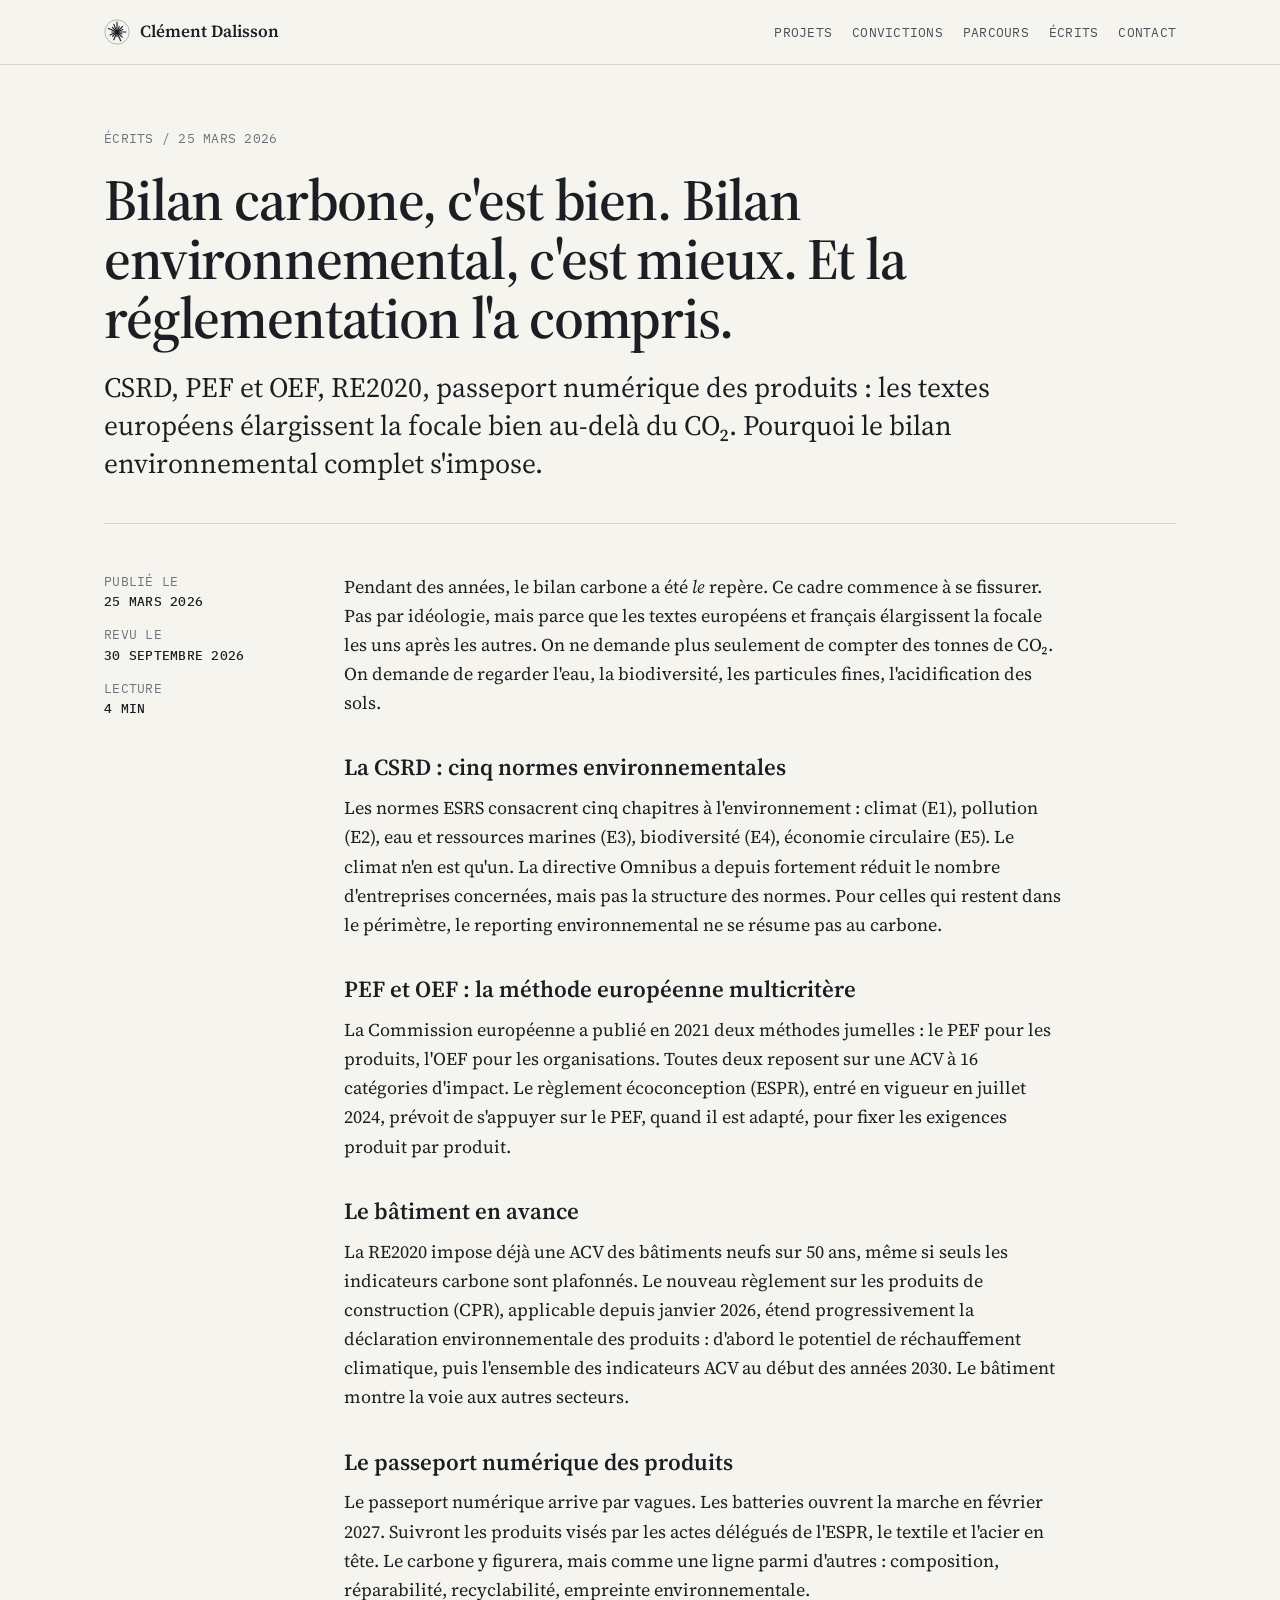
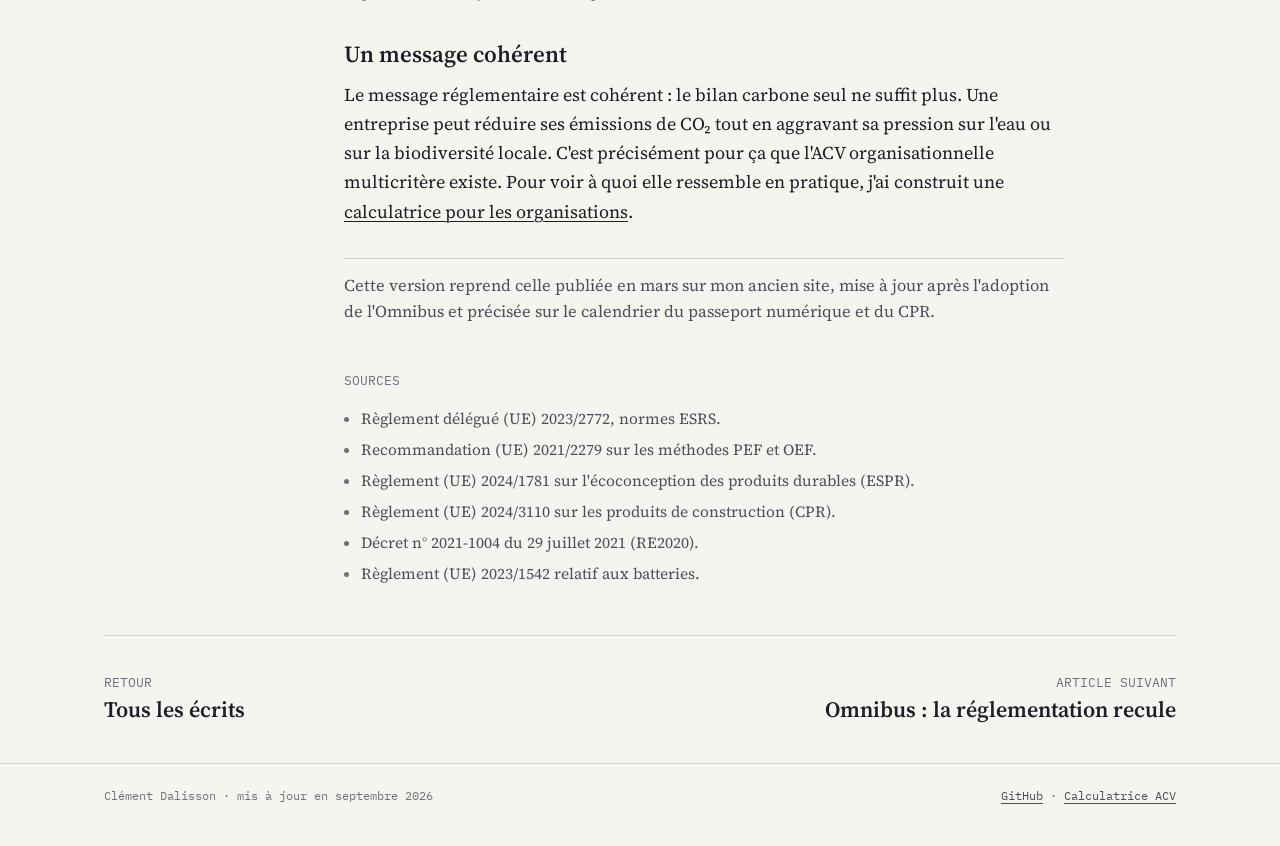
==== ecrits/bilan-carbone-bilan-environnemental.html @ efe286b5 "Liens de navigation, parcours à jour, rubrique Écrits Nouvel article sur le partage des limites plan" ====
<!doctype html>
<html lang="fr">
<head>
<meta charset="utf-8">
<meta name="viewport" content="width=device-width, initial-scale=1">
<title>Bilan carbone, c'est bien. Bilan environnemental, c'est mieux. · Clément Dalisson</title>
<meta name="description" content="CSRD, PEF et OEF, RE2020, passeport numérique des produits : les textes européens élargissent la focale bien au-delà du CO₂.">
<meta name="author" content="Clément Dalisson">
<link rel="canonical" href="https://clementdalisson.github.io/ecrits/bilan-carbone-bilan-environnemental.html">
<meta property="og:type" content="website">
<meta property="og:title" content="Bilan carbone, c'est bien. Bilan environnemental, c'est mieux. · Clément Dalisson">
<meta property="og:description" content="CSRD, PEF et OEF, RE2020, passeport numérique des produits : les textes européens élargissent la focale bien au-delà du CO₂.">
<meta property="og:url" content="https://clementdalisson.github.io/ecrits/bilan-carbone-bilan-environnemental.html">
<meta property="og:locale" content="fr_FR">
<link rel="icon" href="../assets/favicon.svg" type="image/svg+xml">
<link rel="preconnect" href="https://fonts.googleapis.com">
<link rel="preconnect" href="https://fonts.gstatic.com" crossorigin>
<link rel="stylesheet" href="https://fonts.googleapis.com/css2?family=IBM+Plex+Mono:wght@400;500&family=Source+Serif+4:ital,opsz,wght@0,8..60,400;0,8..60,600;1,8..60,400&display=swap">
<link rel="stylesheet" href="../assets/style.css">
</head>
<body>
<header class="top">
  <div class="wrap">
    <a class="brand" href="../index.html"><svg viewBox="0 0 32 32" xmlns="http://www.w3.org/2000/svg" aria-hidden="true"><circle cx="16.0" cy="16.0" r="15.0" fill="none" stroke="#1B1E23" stroke-width="1" opacity="0.35"/><line x1="16.0" y1="16.0" x2="16.0" y2="3.7" stroke="#1B1E23" stroke-width="1.4" stroke-linecap="round"/><line x1="16.0" y1="16.0" x2="18.7" y2="9.4" stroke="#1B1E23" stroke-width="1.4" stroke-linecap="round"/><line x1="16.0" y1="16.0" x2="22.9" y2="9.1" stroke="#1B1E23" stroke-width="1.4" stroke-linecap="round"/><line x1="16.0" y1="16.0" x2="23.2" y2="13.0" stroke="#1B1E23" stroke-width="1.4" stroke-linecap="round"/><line x1="16.0" y1="16.0" x2="27.0" y2="16.0" stroke="#1B1E23" stroke-width="1.4" stroke-linecap="round"/><line x1="16.0" y1="16.0" x2="22.0" y2="18.5" stroke="#1B1E23" stroke-width="1.4" stroke-linecap="round"/><line x1="16.0" y1="16.0" x2="22.4" y2="22.4" stroke="#1B1E23" stroke-width="1.4" stroke-linecap="round"/><line x1="16.0" y1="16.0" x2="20.5" y2="26.8" stroke="#1B1E23" stroke-width="1.4" stroke-linecap="round"/><line x1="16.0" y1="16.0" x2="16.0" y2="21.9" stroke="#1B1E23" stroke-width="1.4" stroke-linecap="round"/><line x1="16.0" y1="16.0" x2="12.0" y2="25.6" stroke="#1B1E23" stroke-width="1.4" stroke-linecap="round"/><line x1="16.0" y1="16.0" x2="10.5" y2="21.5" stroke="#1B1E23" stroke-width="1.4" stroke-linecap="round"/><line x1="16.0" y1="16.0" x2="7.4" y2="19.6" stroke="#1B1E23" stroke-width="1.4" stroke-linecap="round"/><line x1="16.0" y1="16.0" x2="9.5" y2="16.0" stroke="#1B1E23" stroke-width="1.4" stroke-linecap="round"/><line x1="16.0" y1="16.0" x2="5.4" y2="11.6" stroke="#1B1E23" stroke-width="1.4" stroke-linecap="round"/><line x1="16.0" y1="16.0" x2="10.3" y2="10.3" stroke="#1B1E23" stroke-width="1.4" stroke-linecap="round"/><line x1="16.0" y1="16.0" x2="12.1" y2="6.6" stroke="#1B1E23" stroke-width="1.4" stroke-linecap="round"/></svg><span>Clément Dalisson</span></a>
    <nav class="nav" aria-label="Navigation principale">
      <a href="../index.html#projets">Projets</a>
      <a href="../index.html#convictions">Convictions</a>
      <a href="../index.html#parcours">Parcours</a>
      <a href="../index.html#ecrits">Écrits</a>
      <a href="../index.html#contact">Contact</a>
    </nav>
  </div>
</header>

<main>
  <article>
    <header class="p-head">
      <div class="wrap">
        <p class="crumbs mono"><a href="../index.html#ecrits">Écrits</a> / 25 mars 2026</p>
        <h1>Bilan carbone, c'est bien. Bilan environnemental, c'est mieux. Et la réglementation l'a compris.</h1>
        <p class="lede">CSRD, PEF et OEF, RE2020, passeport numérique des produits&nbsp;: les textes européens élargissent la focale bien au-delà du CO₂. Pourquoi le bilan environnemental complet s'impose.</p>
      </div>
    </header>

    <div class="wrap">
      <div class="row">
        <div class="label meta-col">Publié le<b>25 mars 2026</b>Revu le<b>30 septembre 2026</b>Lecture<b>4 min</b></div>
        <div class="prose article-body">
          <p>Pendant des années, le bilan carbone a été <em>le</em> repère. Ce cadre commence à se fissurer. Pas par idéologie, mais parce que les textes européens et français élargissent la focale les uns après les autres. On ne demande plus seulement de compter des tonnes de CO₂. On demande de regarder l'eau, la biodiversité, les particules fines, l'acidification des sols.</p>

          <h3>La CSRD&nbsp;: cinq normes environnementales</h3>
          <p>Les normes ESRS consacrent cinq chapitres à l'environnement&nbsp;: climat (E1), pollution (E2), eau et ressources marines (E3), biodiversité (E4), économie circulaire (E5). Le climat n'en est qu'un. La directive Omnibus a depuis fortement réduit le nombre d'entreprises concernées, mais pas la structure des normes. Pour celles qui restent dans le périmètre, le reporting environnemental ne se résume pas au carbone.</p>

          <h3>PEF et OEF&nbsp;: la méthode européenne multicritère</h3>
          <p>La Commission européenne a publié en 2021 deux méthodes jumelles&nbsp;: le PEF pour les produits, l'OEF pour les organisations. Toutes deux reposent sur une ACV à 16 catégories d'impact. Le règlement écoconception (ESPR), entré en vigueur en juillet 2024, prévoit de s'appuyer sur le PEF, quand il est adapté, pour fixer les exigences produit par produit.</p>

          <h3>Le bâtiment en avance</h3>
          <p>La RE2020 impose déjà une ACV des bâtiments neufs sur 50 ans, même si seuls les indicateurs carbone sont plafonnés. Le nouveau règlement sur les produits de construction (CPR), applicable depuis janvier 2026, étend progressivement la déclaration environnementale des produits&nbsp;: d'abord le potentiel de réchauffement climatique, puis l'ensemble des indicateurs ACV au début des années 2030. Le bâtiment montre la voie aux autres secteurs.</p>

          <h3>Le passeport numérique des produits</h3>
          <p>Le passeport numérique arrive par vagues. Les batteries ouvrent la marche en février 2027. Suivront les produits visés par les actes délégués de l'ESPR, le textile et l'acier en tête. Le carbone y figurera, mais comme une ligne parmi d'autres&nbsp;: composition, réparabilité, recyclabilité, empreinte environnementale.</p>

          <h3>Un message cohérent</h3>
          <p>Le message réglementaire est cohérent&nbsp;: le bilan carbone seul ne suffit plus. Une entreprise peut réduire ses émissions de CO₂ tout en aggravant sa pression sur l'eau ou sur la biodiversité locale. C'est précisément pour ça que l'ACV organisationnelle multicritère existe. Pour voir à quoi elle ressemble en pratique, j'ai construit une <a href="../projets/calculatrice-organisation.html">calculatrice pour les organisations</a>.</p>

          <p class="aside" style="margin-top:32px">Cette version reprend celle publiée en mars sur mon ancien site, mise à jour après l'adoption de l'Omnibus et précisée sur le calendrier du passeport numérique et du CPR.</p>

          <p class="sub-h" style="margin-top:44px">Sources</p>
          <ul class="sources">
            <li>Règlement délégué (UE) 2023/2772, normes ESRS.</li>
            <li>Recommandation (UE) 2021/2279 sur les méthodes PEF et OEF.</li>
            <li>Règlement (UE) 2024/1781 sur l'écoconception des produits durables (ESPR).</li>
            <li>Règlement (UE) 2024/3110 sur les produits de construction (CPR).</li>
            <li>Décret n° 2021-1004 du 29 juillet 2021 (RE2020).</li>
            <li>Règlement (UE) 2023/1542 relatif aux batteries.</li>
          </ul>
        </div>
      </div>

      <nav class="next" aria-label="Écrits">
        <a href="../index.html#ecrits"><span>Retour</span><strong>Tous les écrits</strong></a>
        <a href="omnibus-empreinte-environnementale.html" style="text-align:right"><span>Article suivant</span><strong>Omnibus&nbsp;: la réglementation recule</strong></a>
      </nav>
    </div>
  </article>
</main>

<footer class="foot">
  <div class="wrap">
    <span>Clément Dalisson · mis à jour en septembre 2026</span>
    <span><a href="https://github.com/ClementDalisson">GitHub</a> · <a href="https://clementdalisson.github.io/calculatrice-acv/">Calculatrice ACV</a></span>
  </div>
</footer>
</body>
</html>
---- assets/style.css ----
/* clementdalisson.github.io
   Mise en page éditoriale. Les fragments d'interface reprennent
   la palette de la calculatrice (calculatrice-acv). */

:root {
  --paper: #F6F4EF;
  --paper-2: #EFECE4;
  --card: #FFFFFF;
  --ink: #1B1E23;
  --ink-2: #4B5058;
  --ink-3: #6E737B;
  --rule: #D8D3C8;
  --navy: #1A2F4B;
  --navy-2: #2C5282;

  /* catégories de dommage, reprises de la calculatrice */
  --climat: #C53030;
  --eco: #276749;
  --sante: #975A16;
  --ressources: #44337A;

  --serif: "Source Serif 4", Georgia, "Times New Roman", serif;
  --mono: "IBM Plex Mono", ui-monospace, Menlo, Consolas, monospace;
  --ui: "Segoe UI", system-ui, -apple-system, sans-serif;

  --wrap: 1120px;
  --gutter: 24px;
  color-scheme: light;
}

* { box-sizing: border-box; margin: 0; padding: 0; }

html { -webkit-text-size-adjust: 100%; }

body {
  background: var(--paper);
  color: var(--ink);
  font-family: var(--serif);
  font-size: 18px;
  line-height: 1.62;
  font-optical-sizing: auto;
  -webkit-font-smoothing: antialiased;
  overflow-x: hidden;
}

a { color: inherit; text-decoration-thickness: 1px; text-underline-offset: 3px; }
a:hover { color: var(--navy-2); }
:focus-visible { outline: 2px solid var(--navy-2); outline-offset: 3px; border-radius: 2px; }

.wrap { max-width: var(--wrap); margin: 0 auto; padding: 0 var(--gutter); }

.mono, .kicker, .label, figcaption, .meta dt, .nav a, .tag, .year {
  font-family: var(--mono);
  font-size: 12.5px;
  letter-spacing: 0.02em;
  line-height: 1.5;
}

/* ---------- En-tête ---------- */
.top {
  border-bottom: 1px solid var(--rule);
}
.top .wrap {
  display: flex; align-items: center; justify-content: space-between;
  gap: 16px; min-height: 64px; flex-wrap: wrap; padding-top: 10px; padding-bottom: 10px;
}
.brand {
  display: inline-flex; align-items: center; gap: 10px;
  text-decoration: none; font-weight: 600; font-size: 17px;
}
.brand svg { width: 26px; height: 26px; flex: none; }
.nav { display: flex; gap: 20px; flex-wrap: wrap; }
.nav a { text-decoration: none; color: var(--ink-2); text-transform: uppercase; }
.nav a:hover, .nav a[aria-current="page"] { color: var(--ink); text-decoration: underline; }

/* ---------- Ouverture ---------- */
.hero { padding: 72px 0 56px; }
.hero-grid {
  display: grid; grid-template-columns: minmax(0, 1fr) 300px; gap: 64px; align-items: end;
}
.kicker { color: var(--ink-3); text-transform: uppercase; margin-bottom: 18px; }
h1 {
  font-weight: 600; font-size: clamp(40px, 6vw, 68px);
  line-height: 1.02; letter-spacing: -0.02em;
}
.lede {
  font-size: clamp(22px, 2.4vw, 28px); line-height: 1.35;
  margin-top: 22px; max-width: 30em; font-weight: 400;
}
.hero p.after { margin-top: 20px; max-width: 36em; color: var(--ink-2); }

.card-facts {
  border-top: 2px solid var(--ink);
  padding-top: 14px;
}
.card-facts dl { display: grid; grid-template-columns: 96px 1fr; row-gap: 8px; column-gap: 12px; }
.card-facts dt { font-family: var(--mono); font-size: 12px; color: var(--ink-3); text-transform: uppercase; padding-top: 3px; }
.card-facts dd { font-size: 16px; line-height: 1.4; }

/* ---------- Rangées à marge ---------- */
.row {
  display: grid; grid-template-columns: 200px minmax(0, 1fr); gap: 40px;
  border-top: 1px solid var(--rule); padding: 48px 0;
}
.row > .label { color: var(--ink-3); text-transform: uppercase; }
.row > .label b { display: block; color: var(--ink); font-weight: 500; }
.prose { max-width: 40em; }
.prose p + p, .prose p + ul, .prose ul + p { margin-top: 1em; }
.prose h3 {
  font-size: 22px; font-weight: 600; line-height: 1.3; margin: 0 0 10px;
}
.prose h3:not(:first-child) { margin-top: 36px; }
.prose ul { padding-left: 1.1em; }
.prose li + li { margin-top: 0.45em; }
.prose li::marker { color: var(--ink-3); }
.prose .aside { color: var(--ink-2); font-size: 16.5px; }

/* Convictions */
.thesis + .thesis { margin-top: 44px; }
.thesis h3 { font-size: 26px; font-weight: 600; margin-bottom: 12px; }
.thesis .n { font-family: var(--mono); font-size: 13px; color: var(--ink-3); display: block; margin-bottom: 6px; }

/* Missions / postes */
.entries { list-style: none; padding: 0 !important; }
.entries > li { display: grid; grid-template-columns: 170px minmax(0, 1fr); gap: 18px; padding: 14px 0; border-top: 1px dashed var(--rule); margin: 0 !important; }
.entries > li:first-child { border-top: 0; padding-top: 0; }
.entries .who { font-weight: 600; line-height: 1.35; }
.entries .who small { display: block; font-family: var(--mono); font-weight: 400; font-size: 12px; color: var(--ink-3); margin-top: 3px; }

/* ---------- Projets (index) ---------- */
.projects { list-style: none; }
.project {
  display: grid; grid-template-columns: 48px minmax(0, 1fr) 260px; gap: 28px;
  align-items: start; padding: 26px 0; border-top: 1px solid var(--rule);
  text-decoration: none; color: inherit;
}
.projects li:first-child .project { border-top: 0; padding-top: 0; }
.project .num { font-family: var(--mono); font-size: 13px; color: var(--ink-3); padding-top: 6px; }
.project h3 { font-size: 24px; font-weight: 600; line-height: 1.25; }
.project p { color: var(--ink-2); margin-top: 8px; font-size: 17px; }
.project .go { font-family: var(--mono); font-size: 12.5px; margin-top: 12px; display: inline-block; text-decoration: underline; text-underline-offset: 3px; }
.project:hover h3 { color: var(--navy-2); }
.project .thumb { background: var(--card); border: 1px solid var(--rule); padding: 12px; }
.project .thumb svg { display: block; width: 100%; height: auto; }
.tag {
  display: inline-block; font-size: 11.5px; text-transform: uppercase;
  border: 1px solid currentColor; border-radius: 3px; padding: 1px 6px; margin-left: 8px;
  vertical-align: 3px; color: var(--eco);
}
.tag.wip { color: var(--sante); }

/* ---------- Parcours ---------- */
.timeline { list-style: none; }
.timeline li { display: grid; grid-template-columns: 110px minmax(0, 1fr); gap: 18px; padding: 12px 0; border-top: 1px dashed var(--rule); }
.timeline li:first-child { border-top: 0; padding-top: 0; }
.timeline .year { color: var(--ink-3); padding-top: 4px; }
.timeline strong { font-weight: 600; }
.timeline span.d { display: block; color: var(--ink-2); font-size: 16.5px; }
.sub-h { font-family: var(--mono); font-size: 12.5px; text-transform: uppercase; color: var(--ink-3); margin: 36px 0 12px; }
.sub-h:first-child { margin-top: 0; }

/* Écrits */
.writings { list-style: none; }
.writings li { padding: 10px 0; border-top: 1px dashed var(--rule); }
.writings li:first-child { border-top: 0; padding-top: 0; }
.writings .year { display: block; color: var(--ink-3); }

/* Contact */
.contact-line { font-size: clamp(22px, 2.6vw, 30px); line-height: 1.3; }
.contact-links { margin-top: 14px; display: flex; gap: 22px; flex-wrap: wrap; font-family: var(--mono); font-size: 13.5px; }

/* ---------- Pages projet ---------- */
.p-head { padding: 64px 0 40px; }
.crumbs { margin-bottom: 22px; color: var(--ink-3); text-transform: uppercase; }
.crumbs a { text-decoration: none; }
.crumbs a:hover { text-decoration: underline; }
.p-head h1 { font-size: clamp(36px, 5.2vw, 58px); max-width: 16em; }
.p-head .lede { max-width: 32em; }

.meta {
  display: grid; grid-template-columns: repeat(4, minmax(0, 1fr)); gap: 20px;
  margin-top: 40px; padding-top: 16px; border-top: 2px solid var(--ink);
}
.meta dt { color: var(--ink-3); text-transform: uppercase; margin-bottom: 4px; }
.meta dd { font-size: 16px; line-height: 1.4; }

.figure-wide { padding: 8px 0 48px; }

.next {
  border-top: 1px solid var(--rule); padding: 36px 0 12px;
  display: flex; justify-content: space-between; gap: 20px; flex-wrap: wrap;
}
.next a { text-decoration: none; }
.next a span { display: block; font-family: var(--mono); font-size: 12.5px; color: var(--ink-3); text-transform: uppercase; }
.next a strong { font-size: 22px; font-weight: 600; }
.next a:hover strong { text-decoration: underline; }

.sources { font-size: 15.5px; color: var(--ink-2); }
.sources li + li { margin-top: 6px; }

/* ---------- Figures ---------- */
figure { margin: 0; }
figure.fig { background: var(--card); border: 1px solid var(--rule); padding: 20px; }
figure.fig + figure.fig { margin-top: 20px; }
figure.fig svg { display: block; width: 100%; height: auto; }
figcaption { color: var(--ink-3); margin-top: 14px; }
figcaption b { color: var(--ink); font-weight: 500; }
.fig-pair { display: grid; grid-template-columns: minmax(0, 1fr) minmax(0, 1fr); gap: 20px; margin-top: 28px; }
.fig-pair figure.fig + figure.fig { margin-top: 0; }

/* Valeur retirée */
.x {
  display: inline-block; width: var(--w, 3.2ch); height: 0.78em;
  background: var(--ink); border-radius: 1.5px; vertical-align: -0.04em;
  opacity: 0.88;
}

/* ---------- Fragment d'interface (style calculatrice) ---------- */
.ui {
  font-family: var(--ui); font-size: 14px; line-height: 1.45; color: #1A202C;
  border: 1px solid #E2E8F0; border-radius: 10px; overflow: hidden; background: #fff;
  box-shadow: 0 1px 0 rgba(0,0,0,0.03);
}
.ui-bar { background: var(--navy); color: #fff; padding: 9px 14px; display: flex; align-items: center; gap: 12px; font-size: 13px; }
.ui-bar i { width: 8px; height: 8px; border-radius: 50%; background: rgba(255,255,255,0.35); display: inline-block; }
.ui-bar .t { margin-left: 6px; opacity: 0.9; }
.ui-body { padding: 18px; }
.ui h4 { font-size: 17px; font-weight: 600; }
.ui .muted { color: #5A6478; font-size: 12.5px; }
.ui .score { display: flex; align-items: baseline; gap: 10px; margin: 12px 0 16px; }
.ui .score .x { height: 26px; --w: 84px; vertical-align: middle; }
.ui .score .u { font-size: 14px; color: #5A6478; }

.ui-cats { display: grid; gap: 9px; }
.ui-cat { display: grid; grid-template-columns: 130px minmax(0, 1fr) 44px; gap: 10px; align-items: center; font-size: 13px; }
.ui-cat .track { height: 10px; background: #EDF2F7; border-radius: 5px; overflow: hidden; }
.ui-cat .fill { height: 100%; border-radius: 5px; }
.ui-cat .x { --w: 34px; height: 10px; }
.c-climat { background: var(--climat); }
.c-eco { background: var(--eco); }
.c-sante { background: var(--sante); }
.c-res { background: var(--ressources); }

.ui-tabs { display: flex; gap: 6px; flex-wrap: wrap; margin-bottom: 14px; }
.ui-tabs span { font-size: 12px; padding: 3px 10px; border-radius: 999px; background: #EDF2F7; color: #4A5568; }
.ui-tabs span.on { background: var(--navy); color: #fff; }

.ui table { width: 100%; border-collapse: collapse; font-size: 13px; }
.ui th { text-align: left; font-weight: 600; color: #5A6478; font-size: 11.5px; text-transform: uppercase; letter-spacing: 0.03em; padding: 0 8px 8px 0; border-bottom: 1px solid #E2E8F0; }
.ui td { padding: 9px 8px 9px 0; border-bottom: 1px solid #EDF2F7; vertical-align: middle; }
.ui td .x { height: 11px; }
.scope { display: inline-block; font-size: 11px; padding: 1px 7px; border-radius: 4px; background: #EBF8FF; color: #2B6CB0; white-space: nowrap; }
.scope.s1 { background: #FFF5F5; color: #9B2C2C; }
.scope.s2 { background: #FAF5FF; color: #44337A; }

.stack { display: flex; height: 22px; border-radius: 4px; overflow: hidden; }
.legend { display: flex; flex-wrap: wrap; gap: 14px; margin-top: 10px; font-size: 12.5px; color: #4A5568; }
.legend i { display: inline-block; width: 10px; height: 10px; border-radius: 2px; margin-right: 6px; vertical-align: -1px; }

.kpis { display: grid; grid-template-columns: repeat(3, minmax(0, 1fr)); gap: 10px; margin-bottom: 16px; }
.kpi { border: 1px solid #E2E8F0; border-radius: 8px; padding: 10px 12px; }
.kpi .muted { display: block; }
.kpi .x { height: 18px; --w: 58px; margin-top: 6px; }

/* ---------- Pied ---------- */
.foot { border-top: 1px solid var(--rule); margin-top: 24px; }
.foot .wrap { display: flex; justify-content: space-between; gap: 16px; flex-wrap: wrap; padding-top: 22px; padding-bottom: 40px; color: var(--ink-3); font-family: var(--mono); font-size: 12px; }
.foot a { color: var(--ink-2); }

/* ---------- Responsive ---------- */
@media (max-width: 900px) {
  .hero-grid { grid-template-columns: 1fr; gap: 40px; }
  .card-facts { max-width: 480px; }
  .row { grid-template-columns: 1fr; gap: 18px; padding: 40px 0; }
  .project { grid-template-columns: 36px minmax(0, 1fr); }
  .project .thumb { grid-column: 2; max-width: 360px; }
  .meta { grid-template-columns: repeat(2, minmax(0, 1fr)); }
  .fig-pair { grid-template-columns: 1fr; }
}
@media (max-width: 560px) {
  :root { --gutter: 16px; }
  body { font-size: 17px; }
  .hero { padding: 44px 0 36px; }
  .p-head { padding: 40px 0 28px; }
  .nav { gap: 14px; }
  .entries > li, .timeline li { grid-template-columns: 1fr; gap: 4px; }
  .project { grid-template-columns: 1fr; gap: 10px; }
  .project .thumb { grid-column: 1; }
  .meta { grid-template-columns: 1fr; gap: 14px; }
  figure.fig { padding: 14px; }
  .ui-body { padding: 14px; }
  .ui-cat { grid-template-columns: 96px minmax(0, 1fr) 34px; font-size: 12px; }
  .ui-cat .x { --w: 26px; }
  .kpis { grid-template-columns: 1fr 1fr; }
  .kpis .kpi:last-child { grid-column: span 2; }
  .ui .hide-sm { display: none; }
}

@media (prefers-reduced-motion: no-preference) {
  a { transition: color 0.15s ease; }
}

@media print {
  .top .nav, .next { display: none; }
  body { background: #fff; }
}

/* largeur de lecture des figures d'ouverture */
.figure-wide figure.fig { max-width: 820px; }

/* Articles */
.label.meta-col b { margin: 2px 0 14px; }
.article-body h3 { font-size: 23px; }
.article-body p.aside { border-top: 1px solid var(--rule); padding-top: 14px; }
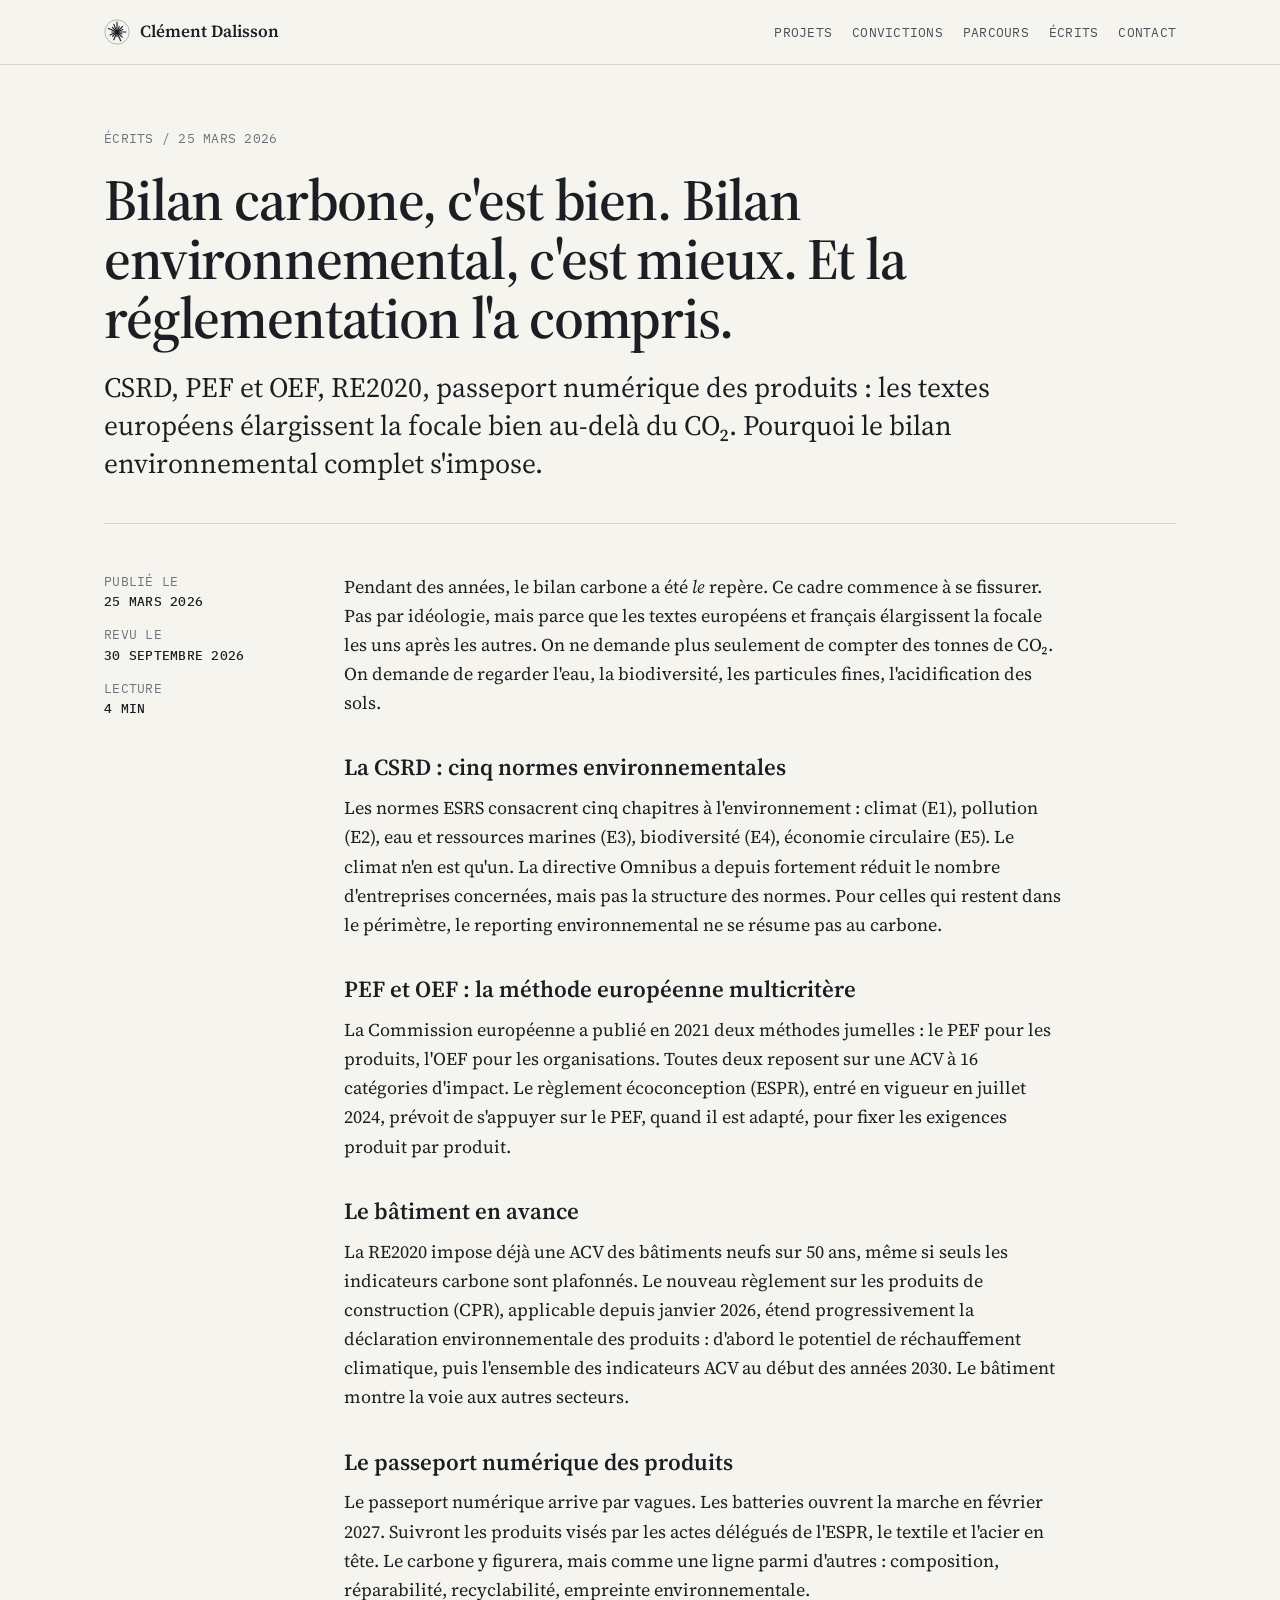
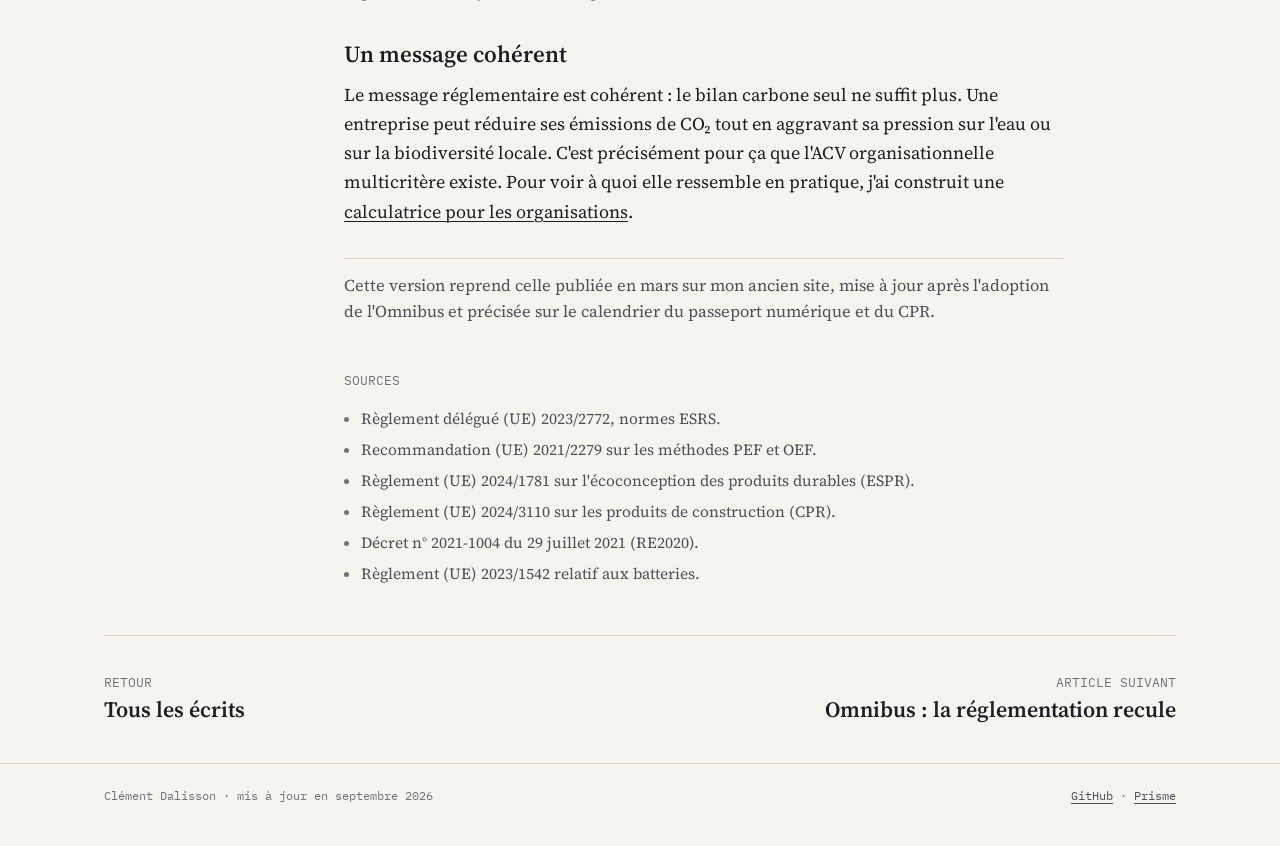
==== commit 0af6b7a3: "Page Prisme, captures, Prisme servi par son propre dépôt - Nouvelle page projets/prisme.html illustr" ====
--- a/ecrits/bilan-carbone-bilan-environnemental.html
+++ b/ecrits/bilan-carbone-bilan-environnemental.html
@@ -88,7 +88,7 @@
 <footer class="foot">
   <div class="wrap">
     <span>Clément Dalisson · mis à jour en septembre 2026</span>
-    <span><a href="https://github.com/ClementDalisson">GitHub</a> · <a href="https://clementdalisson.github.io/calculatrice-acv/">Calculatrice ACV</a></span>
+    <span><a href="https://github.com/ClementDalisson">GitHub</a> · <a href="../prisme/">Prisme</a></span>
   </div>
 </footer>
 </body>
--- a/assets/style.css
+++ b/assets/style.css
@@ -312,3 +312,8 @@
 .label.meta-col b { margin: 2px 0 14px; }
 .article-body h3 { font-size: 23px; }
 .article-body p.aside { border-top: 1px solid var(--rule); padding-top: 14px; }
+
+/* captures d'écran réelles */
+figure.fig img.shot { display: block; width: 100%; height: auto; border-radius: 4px; }
+.tag.ask { color: var(--ink-2); }
+.row > .prose, .row > ol { min-width: 0; }
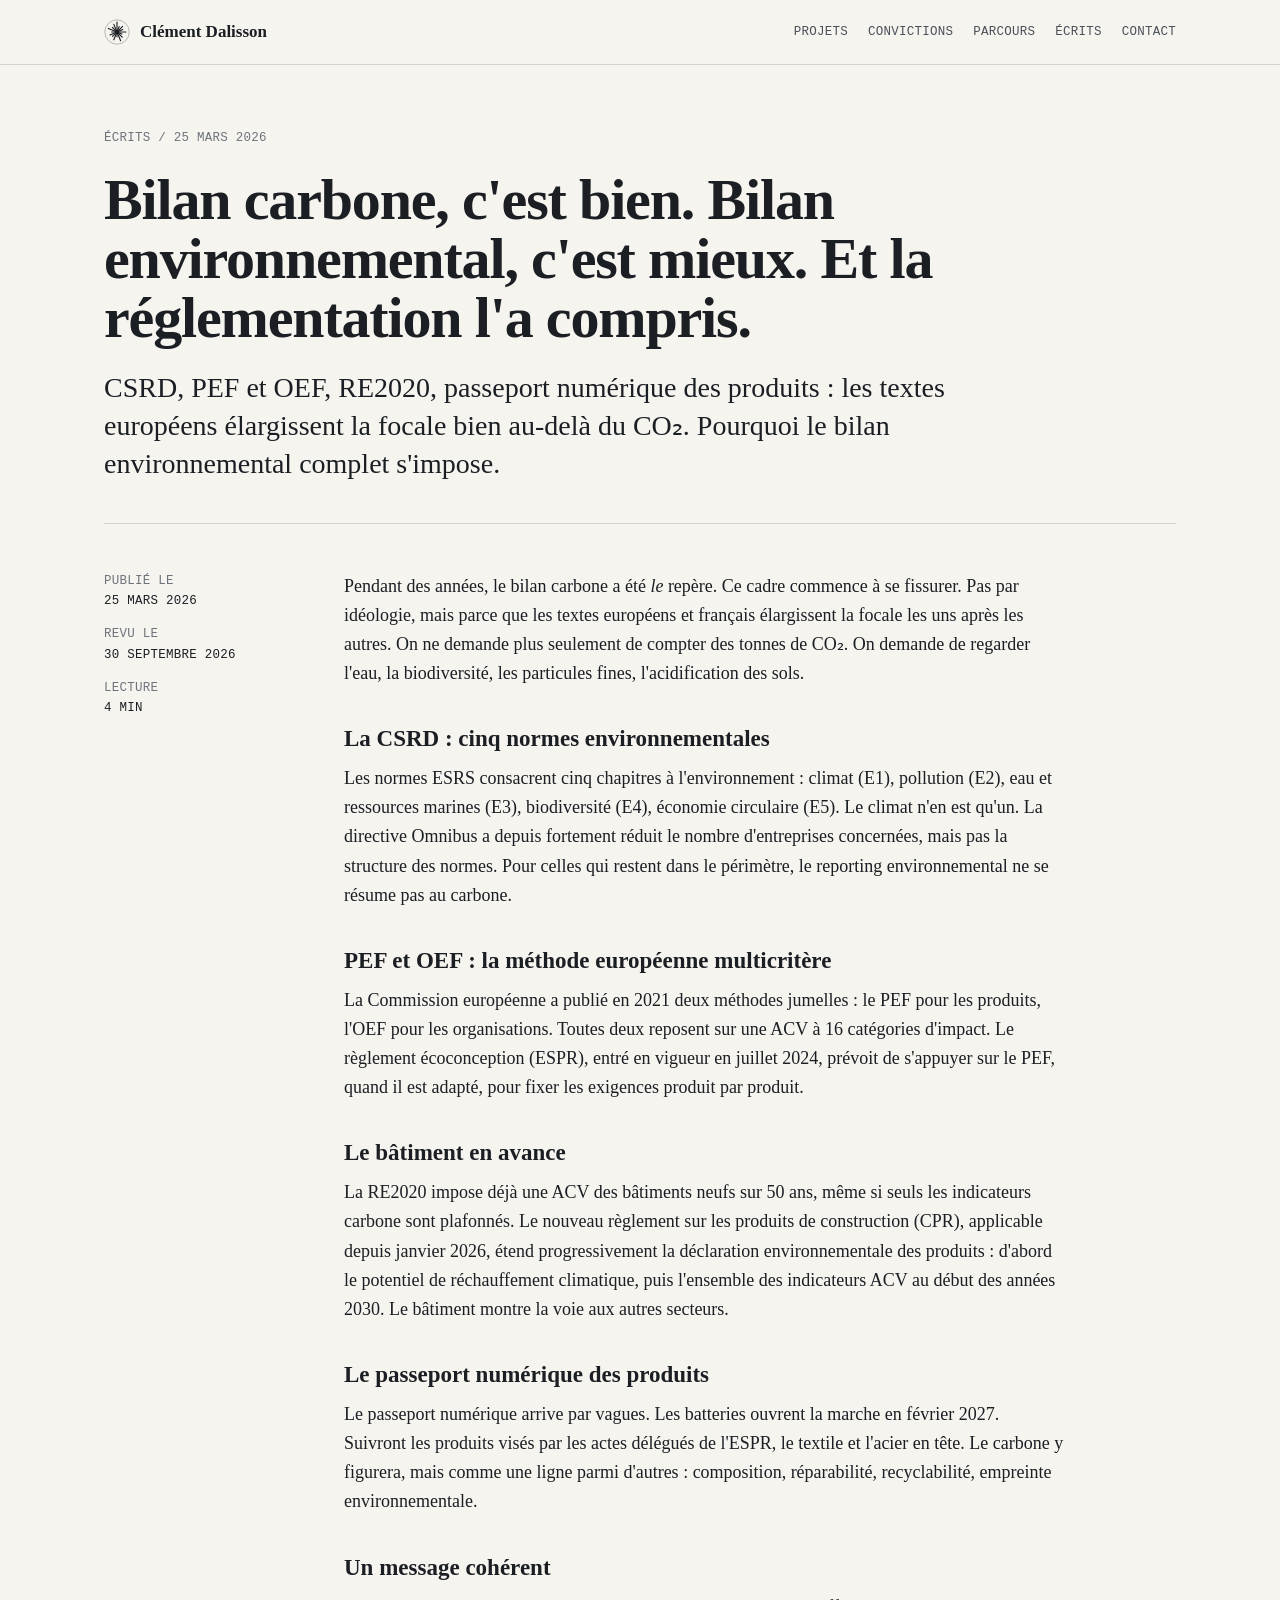
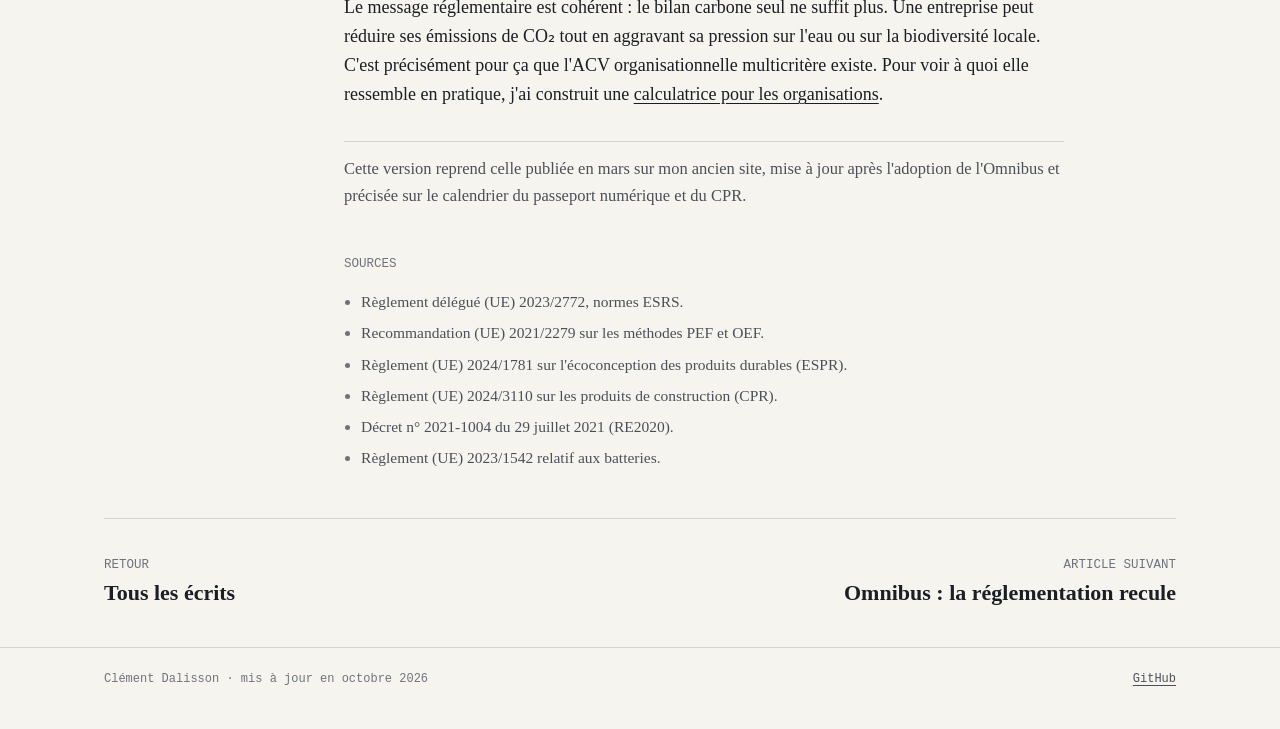
==== commit 2a7bbcdd: "Parcours aligné sur les CV, outils sur demande, CSP - Parcours : PO méthodologie GreenPath, chargé d" ====
--- a/ecrits/bilan-carbone-bilan-environnemental.html
+++ b/ecrits/bilan-carbone-bilan-environnemental.html
@@ -2,6 +2,8 @@
 <html lang="fr">
 <head>
 <meta charset="utf-8">
+<meta http-equiv="Content-Security-Policy" content="default-src 'none'; script-src 'none'; img-src 'self' data:; style-src 'self' 'unsafe-inline' https://fonts.googleapis.com; font-src https://fonts.gstatic.com; base-uri 'none'; form-action 'none'">
+<meta name="referrer" content="strict-origin-when-cross-origin">
 <meta name="viewport" content="width=device-width, initial-scale=1">
 <title>Bilan carbone, c'est bien. Bilan environnemental, c'est mieux. · Clément Dalisson</title>
 <meta name="description" content="CSRD, PEF et OEF, RE2020, passeport numérique des produits : les textes européens élargissent la focale bien au-delà du CO₂.">
@@ -87,8 +89,8 @@
 
 <footer class="foot">
   <div class="wrap">
-    <span>Clément Dalisson · mis à jour en septembre 2026</span>
-    <span><a href="https://github.com/ClementDalisson">GitHub</a> · <a href="../prisme/">Prisme</a></span>
+    <span>Clément Dalisson · mis à jour en octobre 2026</span>
+    <span><a href="https://github.com/ClementDalisson">GitHub</a></span>
   </div>
 </footer>
 </body>
